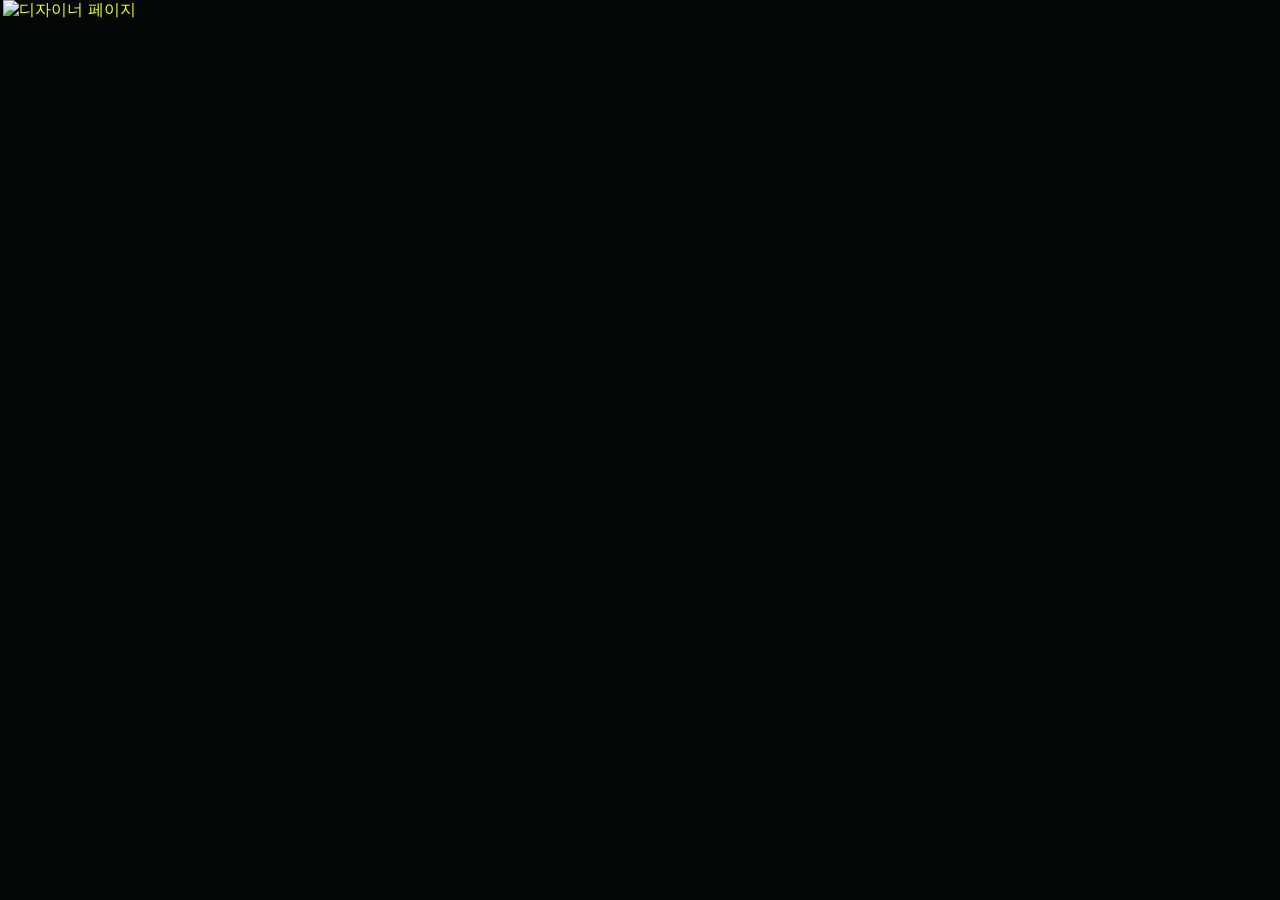
==== designer.html @ 5174363e "Add files via upload" ====
<!DOCTYPE html>
<html lang="ko">
<head>
  <meta charset="UTF-8">
  <meta name="viewport" content="width=device-width, initial-scale=1.0">
  <title>디자이너</title>
  <link rel="stylesheet" href="style.css">
</head>
<body>

  <main class="designer-page">
    <div class="designer-stage">

      <img src="img/designer.jpg" alt="디자이너 페이지" class="designer-bg">

    </div>
  </main>

</body>
</html>
---- style.css ----
* {
  margin: 0;
  padding: 0;
  box-sizing: border-box;
}

html,
body {
  width: 100%;
  height: 100%;
}

body {
  background: #030807;
  color: #f3ff00;
  font-family: Arial, Helvetica, sans-serif;
  overflow: hidden;
}

/* =====================
   홈화면
===================== */

.home {
  position: relative;
  width: 100vw;
  height: 100vh;
  background: #030807;
  overflow: hidden;

  /* 홈화면 전체 크기 조절 */
  --home-scale: 1.05;
}

/* 왼쪽 위 십자 표시 */
.cross {
  position: absolute;
  top: calc(50% - 455px * var(--home-scale));
  left: calc(50% - 390px * var(--home-scale));
  width: 42px;
  height: 42px;
  border: 1px solid rgba(255, 255, 255, 0.75);
  border-radius: 50%;
  transform: scale(var(--home-scale));
  transform-origin: center center;
}

.cross::before,
.cross::after {
  content: "";
  position: absolute;
  background: rgba(255, 255, 255, 0.75);
}

.cross::before {
  width: 70px;
  height: 1px;
  left: -14px;
  top: 20px;
}

.cross::after {
  width: 1px;
  height: 70px;
  left: 20px;
  top: -14px;
}

/* 전체 작업 영역 */
.stage {
  position: absolute;
  width: 760px;
  height: 860px;
  left: 50%;
  top: 50%;
  transform: translate(-50%, -50%) scale(var(--home-scale));
  transform-origin: center center;
}

/* =====================
   자 / 눈금
===================== */

.ruler {
  position: absolute;
  color: rgba(255, 255, 255, 0.75);
  font-size: 13px;
  line-height: 1;
  user-select: none;
}

/* 상단 자 */
.ruler-x {
  top: 52px;
  left: 0;
  width: 720px;
  height: 18px;
  border-bottom: 1px solid rgba(255, 255, 255, 0.7);
  background-image: repeating-linear-gradient(
    to right,
    transparent 0,
    transparent 7px,
    rgba(255, 255, 255, 0.7) 7px,
    rgba(255, 255, 255, 0.7) 8px
  );
  background-size: 10px 10px;
  background-position: bottom left;
}

.ruler-x span {
  position: absolute;
  top: -17px;
}

.ruler-x span:nth-child(1) { left: 52px; }
.ruler-x span:nth-child(2) { left: 120px; }
.ruler-x span:nth-child(3) { left: 190px; }
.ruler-x span:nth-child(4) { left: 260px; }
.ruler-x span:nth-child(5) { left: 330px; }
.ruler-x span:nth-child(6) { left: 400px; }
.ruler-x span:nth-child(7) { left: 470px; }
.ruler-x span:nth-child(8) { left: 540px; }
.ruler-x span:nth-child(9) { left: 610px; }
.ruler-x span:nth-child(10) { left: 680px; }

/* 왼쪽 자 */
.ruler-y {
  top: 52px;
  left: 0;
  width: 18px;
  height: 840px;
  border-left: 1px solid rgba(255, 255, 255, 0.7);
  background-image: repeating-linear-gradient(
    to bottom,
    transparent 0,
    transparent 7px,
    rgba(255, 255, 255, 0.7) 7px,
    rgba(255, 255, 255, 0.7) 8px
  );
  background-size: 10px 10px;
  background-position: left top;
}

.ruler-y span {
  position: absolute;
  left: -38px;
}

.ruler-y span:nth-child(1) { top: 70px; }
.ruler-y span:nth-child(2) { top: 140px; }
.ruler-y span:nth-child(3) { top: 210px; }
.ruler-y span:nth-child(4) { top: 280px; }
.ruler-y span:nth-child(5) { top: 350px; }
.ruler-y span:nth-child(6) { top: 420px; }
.ruler-y span:nth-child(7) { top: 490px; }
.ruler-y span:nth-child(8) { top: 560px; }
.ruler-y span:nth-child(9) { top: 630px; }
.ruler-y span:nth-child(10) { top: 700px; }
.ruler-y span:nth-child(11) { top: 770px; }
.ruler-y span:nth-child(12) { top: 835px; }
.ruler-y span:nth-child(13) { top: 895px; }

/* =====================
   점선 기준선
===================== */

.guide {
  position: absolute;
  pointer-events: none;
}

.guide-v {
  top: 62px;
  height: 820px;
  border-left: 2px dashed rgba(255, 255, 255, 0.55);
}

.guide-v-1 {
  left: 135px;
}

.guide-v-2 {
  left: 585px;
}

.guide-h {
  left: 0;
  width: 720px;
  border-top: 2px dashed rgba(255, 255, 255, 0.55);
}

.guide-h-1 { top: 250px; }
.guide-h-2 { top: 420px; }
.guide-h-3 { top: 535px; }
.guide-h-4 { top: 735px; }

/* =====================
   글자 전체
===================== */

.letter-wrap {
  position: absolute;
  left: 180px;
  top: 215px;
  width: 430px;
  height: 560px;
}

.letter {
  position: absolute;
  display: block;
  cursor: pointer;
  text-decoration: none;
  overflow: visible;
}

.bar {
  position: absolute;
  display: block;
  background: #f3ff00;
}

.hover-text {
  position: absolute;
  color: #f3ff00;
  font-size: 18px;
  font-weight: 500;
  letter-spacing: -0.03em;
  white-space: nowrap;
  opacity: 0;
  pointer-events: auto;
  transition: opacity 0.2s ease;
  z-index: 30;
}

.letter:hover .hover-text {
  opacity: 1;
}

/* =====================
   ㅌ
===================== */

.letter-t {
  width: 180px;
  height: 200px;
  left: 0;
  top: 0;
}

.t-top {
  width: 180px;
  height: 52px;
  left: 0;
  top: 0;
}

.t-mid {
  width: 180px;
  height: 48px;
  left: 0;
  top: 78px;
}

.t-bottom {
  width: 180px;
  height: 52px;
  left: 0;
  bottom: 0;
}

.t-left {
  width: 60px;
  height: 200px;
  left: 0;
  top: 0;
}

.text-history {
  left: 0;
  top: 212px;
}

/* =====================
   ㅏ
===================== */

.letter-a {
  width: 170px;
  height: 430px;
  left: 250px;
  top: -40px;
}

.a-vertical {
  width: 58px;
  height: 430px;
  left: 0;
  top: 0;
}

.a-horizontal {
  width: 120px;
  height: 54px;
  left: 0;
  top: 105px;
}

.text-timeline {
  left: 0;
  top: -28px;
}

/* =====================
   ㄹ
===================== */

.letter-r {
  width: 210px;
  height: 200px;
  left: 195px;
  top: 365px;
}

.r-top {
  width: 210px;
  height: 52px;
  left: 0;
  top: 0;
}

.r-mid {
  width: 210px;
  height: 50px;
  left: 0;
  top: 77px;
}

.r-bottom {
  width: 210px;
  height: 52px;
  left: 0;
  bottom: 0;
}

/* 위쪽 세로획은 오른쪽 */
.r-left-top {
  width: 60px;
  height: 125px;
  right: 0;
  top: 0;
}

/* 아래쪽 세로획은 왼쪽 */
.r-right-bottom {
  width: 60px;
  height: 123px;
  left: 0;
  bottom: 0;
}

.text-designer {
  left: 0;
  top: 215px;
}

/* =====================
   역사 페이지
===================== */

.history-page {
  width: 100vw;
  height: 100vh;
  background: #030807;
  display: flex;
  justify-content: center;
  align-items: center;
  overflow: hidden;
}

.history-stage {
  position: relative;
  width: 100vw;
  height: 100vh;
  background: #030807;
}

.history-bg {
  width: 100%;
  height: 100%;
  object-fit: cover;
  display: block;
}

/* history01 공병우 타자기 클릭 영역 */
.typewriter-link {
  position: absolute;
  left: 18%;
  top: 22%;
  width: 58%;
  height: 42%;
  display: block;
  cursor: pointer;
  z-index: 20;
}

/* history02 이미지 전체 클릭 영역 */
.history-home-link {
  display: block;
  width: 100%;
  height: 100%;
  cursor: pointer;
}

.history-home-link .history-bg {
  width: 100%;
  height: 100%;
  object-fit: cover;
  display: block;
}

/* =====================
   타임라인 페이지
===================== */

.timeline-page {
  width: 100vw;
  height: 100vh;
  background: #030807;
  display: flex;
  justify-content: center;
  align-items: center;
  overflow: hidden;
}

.timeline-stage {
  position: relative;

  /* 타임라인 이미지 비율 기준 */
  width: min(100vw, calc(100vh * 2048 / 1447));
  height: min(100vh, calc(100vw * 1447 / 2048));

  background: #030807;
}

.timeline-bg {
  width: 100%;
  height: 100%;
  object-fit: contain;
  display: block;
}

/* 숫자 클릭 영역 공통 */
.timeline-number-link {
  position: absolute;
  display: block;
  z-index: 20;
  cursor: pointer;
}

/* timeline01: 1970s */
.link-1970 {
  left: 20%;
  top: 58%;
  width: 66%;
  height: 32%;
}

/* timeline02: 1980s */
.link-1980 {
  left: 4%;
  top: 58%;
  width: 84%;
  height: 34%;
}

/* timeline03: 1990-1994 */
.link-1990 {
  left: 0%;
  top: 58%;
  width: 96%;
  height: 34%;
}

/* timeline04: 1975-1977 */
.link-1975 {
  left: 0%;
  top: 58%;
  width: 96%;
  height: 34%;
}

/* =====================
   반응형
===================== */

@media (max-height: 950px) {
  .home {
    --home-scale: 0.92;
  }
}

@media (max-height: 800px) {
  .home {
    --home-scale: 0.78;
  }
}

@media (max-width: 900px) {
  .home {
    --home-scale: 0.75;
  }
}

@media (max-width: 600px) {
  .home {
    --home-scale: 0.55;
  }

  .cross {
    display: none;
  }
}

/* =====================
   모음 페이지
===================== */
/* 검정색 배경 여백은 클릭 가능하게 */
.moeum-page {
  cursor: pointer;
}

/* 이미지 영역 안에서는 기본 커서 유지 */
.moeum-stage {
  cursor: default;
}

/* hover 가능한 이미지 영역은 클릭 커서 */
.moeum-hover,
.moeum-clear-full {
  cursor: pointer;
}

.moeum-page {
  width: 100vw;
  height: 100vh;
  background: #030807;
  display: flex;
  justify-content: center;
  align-items: center;
  overflow: hidden;
}

.moeum-stage {
  position: relative;

  /* 이미지 원본 비율 2048 x 1447 */
  width: min(100vw, calc(100vh * 2048 / 1447));
  height: min(100vh, calc(100vw * 1447 / 2048));

  background: #030807;
}

.moeum-bg {
  width: 100%;
  height: 100%;
  object-fit: contain;
  display: block;
}

/* 클릭 후 전체 선명 이미지 */
.moeum-clear-full {
  position: absolute;
  inset: 0;
  opacity: 0;
  z-index: 30;
  pointer-events: none;
  transition: opacity 0.35s ease;
}

.moeum-clear-full img {
  width: 100%;
  height: 100%;
  object-fit: contain;
  display: block;
}

/* 클릭되었을 때 전체 선명 이미지 보이기 */
.moeum-stage.is-clear .moeum-clear-full {
  opacity: 1;
  pointer-events: auto;
}

/* 전체 선명 상태에서는 부분 hover 비활성화 */
.moeum-stage.is-clear .moeum-hover {
  opacity: 0;
  pointer-events: none;
}

/* 선명한 이미지 hover 영역 */
.moeum-hover {
  position: absolute;
  inset: 0;
  opacity: 0;
  z-index: 10;
  cursor: pointer;
  transition: opacity 0.25s ease;
}

.moeum-hover img {
  width: 100%;
  height: 100%;
  object-fit: contain;
  display: block;
}

.moeum-hover:hover {
  opacity: 1;
}

/* 1행 */
.tile-01 { clip-path: inset(8.43% 82.47% 71.32% 7.08%); }
.tile-02 { clip-path: inset(8.43% 67.43% 71.32% 22.12%); }
.tile-03 { clip-path: inset(8.43% 52.39% 71.32% 37.16%); }
.tile-04 { clip-path: inset(8.43% 37.35% 71.32% 52.20%); }
.tile-05 { clip-path: inset(8.43% 22.31% 71.32% 67.24%); }
.tile-06 { clip-path: inset(8.43% 7.28% 71.32% 82.28%); }

/* 2행 */
.tile-07 { clip-path: inset(29.44% 82.47% 50.31% 7.08%); }
.tile-08 { clip-path: inset(29.44% 67.43% 50.31% 22.12%); }
.tile-09 { clip-path: inset(29.44% 52.39% 50.31% 37.16%); }
.tile-10 { clip-path: inset(29.44% 37.35% 50.31% 52.20%); }
.tile-11 { clip-path: inset(29.44% 22.31% 50.31% 67.24%); }
.tile-12 { clip-path: inset(29.44% 7.28% 50.31% 82.28%); }

/* 3행 */
.tile-13 { clip-path: inset(50.45% 82.47% 29.30% 7.08%); }
.tile-14 { clip-path: inset(50.45% 67.43% 29.30% 22.12%); }
.tile-15 { clip-path: inset(50.45% 52.39% 29.30% 37.16%); }
.tile-16 { clip-path: inset(50.45% 37.35% 29.30% 52.20%); }
.tile-17 { clip-path: inset(50.45% 22.31% 29.30% 67.24%); }
.tile-18 { clip-path: inset(50.45% 7.28% 29.30% 82.28%); }

/* 4행 */
.tile-19 { clip-path: inset(71.46% 82.47% 8.29% 7.08%); }
.tile-20 { clip-path: inset(71.46% 67.43% 8.29% 22.12%); }
.tile-21 { clip-path: inset(71.46% 52.39% 8.29% 37.16%); }
.tile-22 { clip-path: inset(71.46% 37.35% 8.29% 52.20%); }
.tile-23 { clip-path: inset(71.46% 22.31% 8.29% 67.24%); }
.tile-24 { clip-path: inset(71.46% 7.28% 8.29% 82.28%); }

/* 선명한 이미지 hover 영역 */
.moeum-hover {
  position: absolute;
  inset: 0;
  opacity: 0;
  z-index: 10;
  cursor: pointer;
  transition: opacity 0.25s ease;
}

.moeum-hover img {
  width: 100%;
  height: 100%;
  object-fit: contain;
  display: block;
}

.moeum-hover:hover {
  opacity: 1;
}

/* 1행 */
.tile-01 { clip-path: inset(8.43% 82.47% 71.32% 7.08%); }
.tile-02 { clip-path: inset(8.43% 67.43% 71.32% 22.12%); }
.tile-03 { clip-path: inset(8.43% 52.39% 71.32% 37.16%); }
.tile-04 { clip-path: inset(8.43% 37.35% 71.32% 52.20%); }
.tile-05 { clip-path: inset(8.43% 22.31% 71.32% 67.24%); }
.tile-06 { clip-path: inset(8.43% 7.28% 71.32% 82.28%); }

/* 2행 */
.tile-07 { clip-path: inset(29.44% 82.47% 50.31% 7.08%); }
.tile-08 { clip-path: inset(29.44% 67.43% 50.31% 22.12%); }
.tile-09 { clip-path: inset(29.44% 52.39% 50.31% 37.16%); }
.tile-10 { clip-path: inset(29.44% 37.35% 50.31% 52.20%); }
.tile-11 { clip-path: inset(29.44% 22.31% 50.31% 67.24%); }
.tile-12 { clip-path: inset(29.44% 7.28% 50.31% 82.28%); }

/* 3행 */
.tile-13 { clip-path: inset(50.45% 82.47% 29.30% 7.08%); }
.tile-14 { clip-path: inset(50.45% 67.43% 29.30% 22.12%); }
.tile-15 { clip-path: inset(50.45% 52.39% 29.30% 37.16%); }
.tile-16 { clip-path: inset(50.45% 37.35% 29.30% 52.20%); }
.tile-17 { clip-path: inset(50.45% 22.31% 29.30% 67.24%); }
.tile-18 { clip-path: inset(50.45% 7.28% 29.30% 82.28%); }

/* 4행 */
.tile-19 { clip-path: inset(71.46% 82.47% 8.29% 7.08%); }
.tile-20 { clip-path: inset(71.46% 67.43% 8.29% 22.12%); }
.tile-21 { clip-path: inset(71.46% 52.39% 8.29% 37.16%); }
.tile-22 { clip-path: inset(71.46% 37.35% 8.29% 52.20%); }
.tile-23 { clip-path: inset(71.46% 22.31% 8.29% 67.24%); }
.tile-24 { clip-path: inset(71.46% 7.28% 8.29% 82.28%); }

/* =====================
   디자이너 페이지
===================== */

.designer-page {
  width: 100vw;
  height: 100vh;
  background: #030807;
  display: flex;
  justify-content: center;
  align-items: center;
  overflow: hidden;
}

.designer-stage {
  position: relative;

  /* 첨부 이미지 비율 기준: 2048 x 1447 */
  width: min(100vw, calc(100vh * 2048 / 1447));
  height: min(100vh, calc(100vw * 1447 / 2048));

  background: #030807;
}

.designer-bg {
  width: 100%;
  height: 100%;
  object-fit: contain;
  display: block;
}

/* =====================
   클릭 영역 확인용
   필요할 때만 주석 해제
===================== */

/*
.typewriter-link,
.timeline-number-link {
  background: rgba(243, 255, 0, 0.25);
}
*/
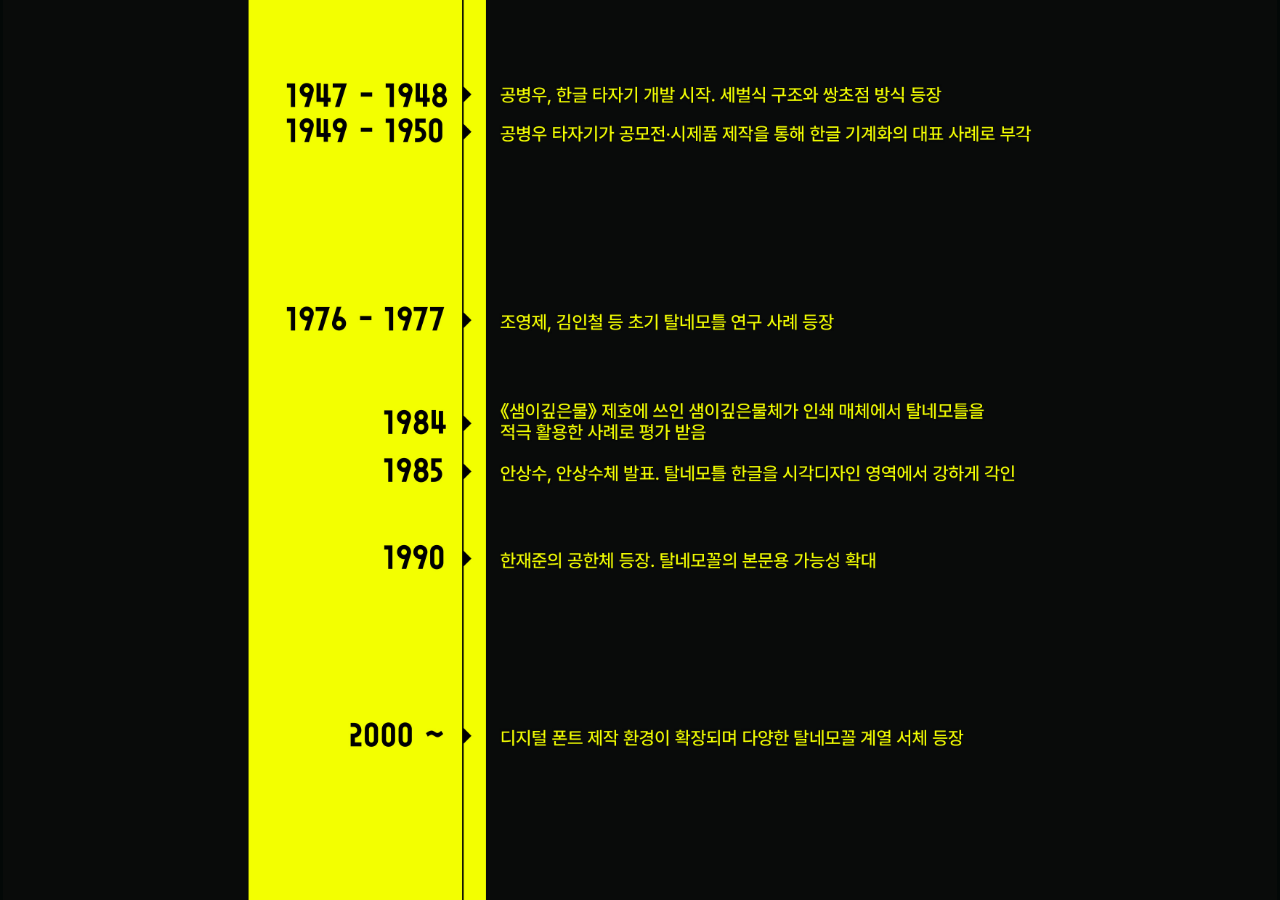
==== commit 53e0ab3c: "Add files via upload" ====
--- a/designer.html
+++ b/designer.html
@@ -16,5 +16,20 @@
     </div>
   </main>
 
+  <script>
+    const designerPage = document.querySelector('.designer-page');
+    const designerStage = document.querySelector('.designer-stage');
+
+    // 검정 배경 여백 클릭 시 홈화면으로 이동
+    designerPage.addEventListener('click', function() {
+      window.location.href = 'index.html';
+    });
+
+    // 이미지 영역 클릭 시에는 이동하지 않도록 막기
+    designerStage.addEventListener('click', function(event) {
+      event.stopPropagation();
+    });
+  </script>
+
 </body>
 </html>
--- a/style.css
+++ b/style.css
@@ -733,6 +733,14 @@
   object-fit: contain;
   display: block;
 }
+/* 디자이너 페이지 여백 클릭 */
+.designer-page {
+  cursor: pointer;
+}
+
+.designer-stage {
+  cursor: default;
+}
 
 /* =====================
    클릭 영역 확인용
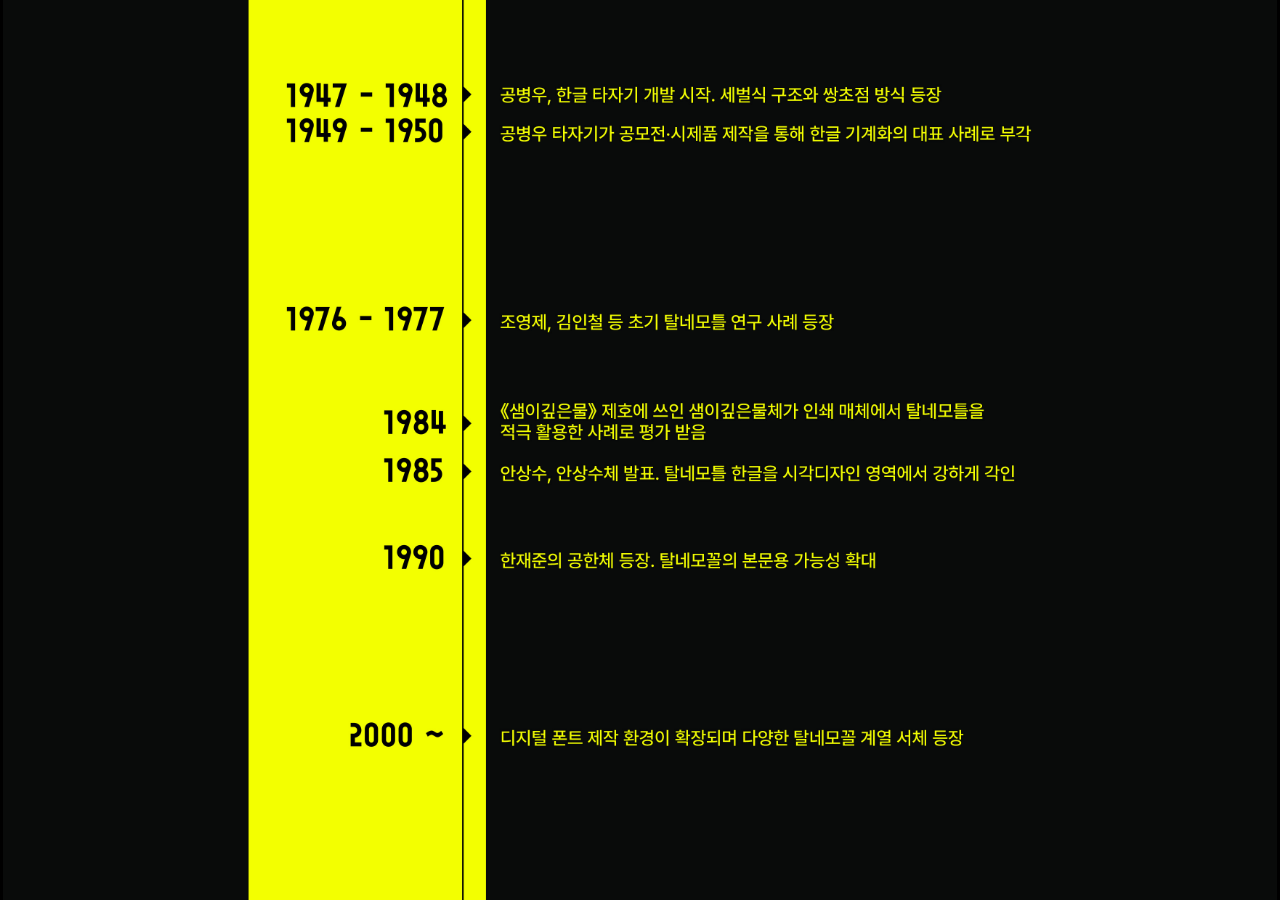
==== commit 320ac672: "Add files via upload" ====
--- a/designer.html
+++ b/designer.html
@@ -18,16 +18,10 @@
 
   <script>
     const designerPage = document.querySelector('.designer-page');
-    const designerStage = document.querySelector('.designer-stage');
 
-    // 검정 배경 여백 클릭 시 홈화면으로 이동
+    // 디자이너 페이지 아무 곳이나 클릭하면 홈화면으로 이동
     designerPage.addEventListener('click', function() {
       window.location.href = 'index.html';
-    });
-
-    // 이미지 영역 클릭 시에는 이동하지 않도록 막기
-    designerStage.addEventListener('click', function(event) {
-      event.stopPropagation();
     });
   </script>
 
--- a/style.css
+++ b/style.css
@@ -710,11 +710,12 @@
 .designer-page {
   width: 100vw;
   height: 100vh;
-  background: #030807;
+  background: #000000;
   display: flex;
   justify-content: center;
   align-items: center;
   overflow: hidden;
+  cursor: pointer;
 }
 
 .designer-stage {
@@ -724,7 +725,7 @@
   width: min(100vw, calc(100vh * 2048 / 1447));
   height: min(100vh, calc(100vw * 1447 / 2048));
 
-  background: #030807;
+  background: #000000;
 }
 
 .designer-bg {
@@ -733,15 +734,12 @@
   object-fit: contain;
   display: block;
 }
-/* 디자이너 페이지 여백 클릭 */
-.designer-page {
-  cursor: pointer;
-}
-
-.designer-stage {
-  cursor: default;
-}
-
+body {
+  background: #000000;
+  color: #f3ff00;
+  font-family: Arial, Helvetica, sans-serif;
+  overflow: hidden;
+}
 /* =====================
    클릭 영역 확인용
    필요할 때만 주석 해제
